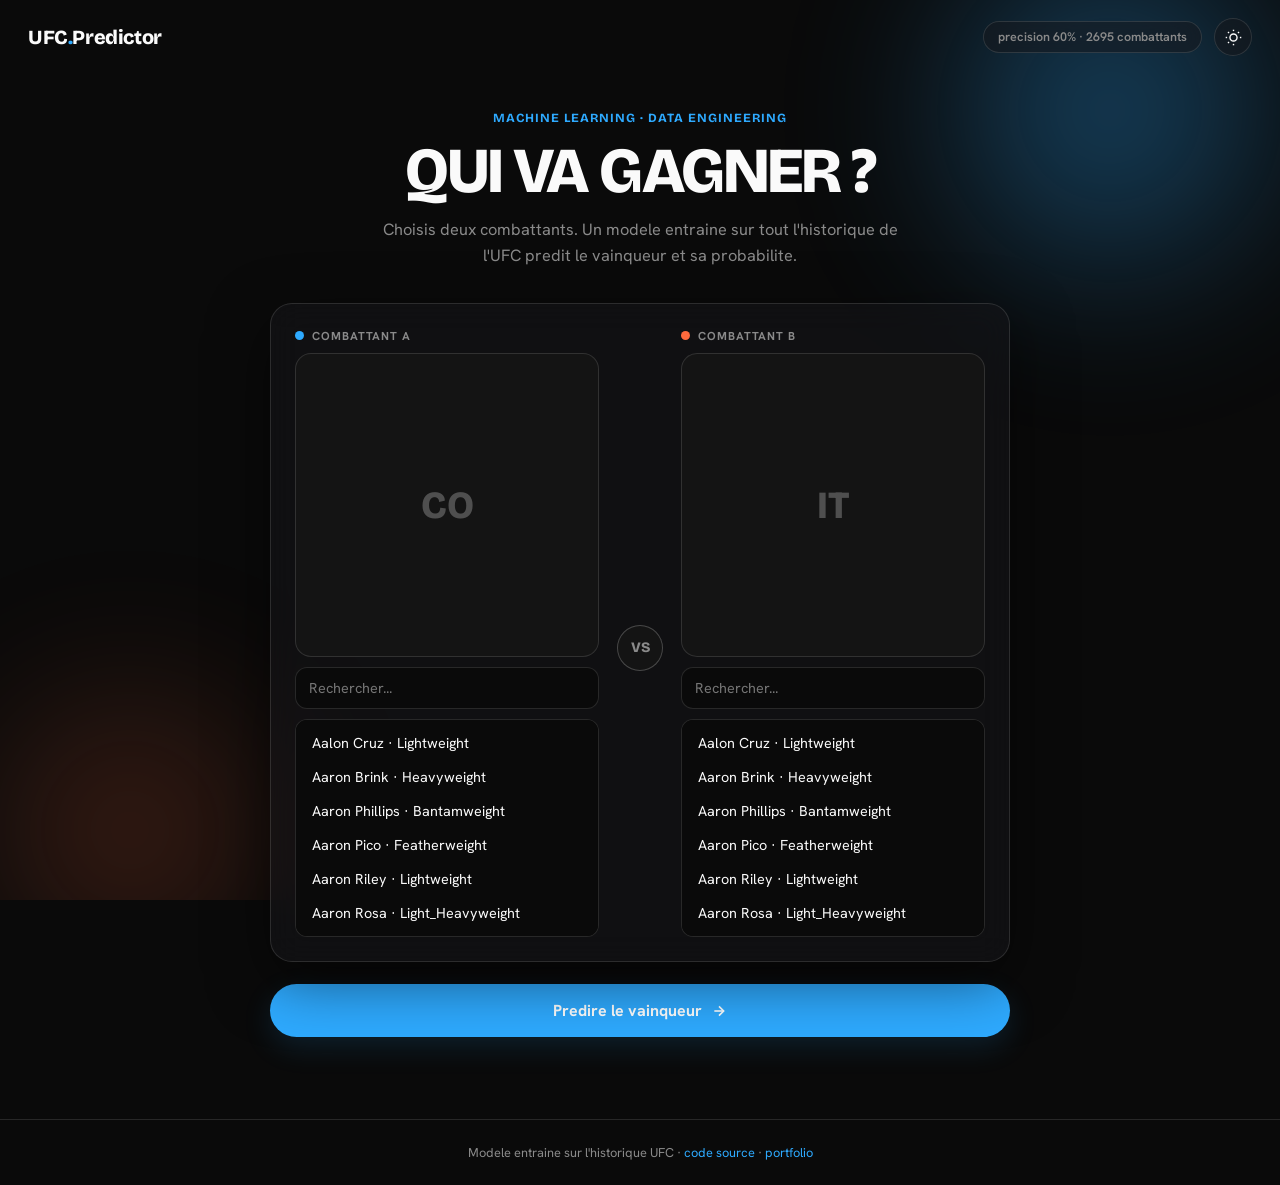
==== ufc/index.html @ 44486253 "Demo UFC interactive integree au portfolio (statique, calcul navigateur, photos Wikipedia)" ====
<!DOCTYPE html>
<html lang="fr" data-theme="dark">
<head>
  <meta charset="UTF-8" />
  <meta name="viewport" content="width=device-width, initial-scale=1.0" />
  <title>UFC Fight Predictor — Kris LOKOUN</title>
  <meta name="description" content="Predicteur de combats UFC : choisis deux combattants, un modele de machine learning predit le vainqueur et sa probabilite. Calcul 100% dans le navigateur." />
  <link rel="icon" type="image/svg+xml" href="../assets/img/favicon.svg" />
  <meta property="og:title" content="UFC Fight Predictor — Kris LOKOUN" />
  <meta property="og:description" content="Predicteur de combats UFC par machine learning. Choisis deux combattants, le modele predit le vainqueur." />
  <meta property="og:image" content="../assets/img/og-image.jpg" />
  <link rel="preconnect" href="https://fonts.googleapis.com" />
  <link rel="preconnect" href="https://fonts.gstatic.com" crossorigin />
  <link href="https://fonts.googleapis.com/css2?family=Bricolage+Grotesque:opsz,wght@12..96,500;12..96,700;12..96,800&family=Hanken+Grotesk:wght@400;500;600;700&display=swap" rel="stylesheet" />
  <link rel="stylesheet" href="style.css" />
</head>
<body>
  <div class="bg-orbs"><span class="orb orb-1"></span><span class="orb orb-2"></span></div>

  <header class="site-header">
    <a class="brand" href="../index.html#projects" title="Retour au portfolio">
      <span class="brand-name">UFC<span class="dot">.</span>Predictor</span>
    </a>
    <div class="header-right">
      <span class="model-badge glass" id="model-badge">chargement...</span>
      <button class="icon-btn glass" id="themeToggle" aria-label="Changer de theme">
        <svg id="iconMoon" width="17" height="17" fill="none" stroke="currentColor" stroke-width="2" viewBox="0 0 24 24"><path d="M21 12.79A9 9 0 1 1 11.21 3 7 7 0 0 0 21 12.79z"/></svg>
        <svg id="iconSun" width="17" height="17" fill="none" stroke="currentColor" stroke-width="2" viewBox="0 0 24 24" style="display:none"><circle cx="12" cy="12" r="5"/><line x1="12" y1="1" x2="12" y2="3"/><line x1="12" y1="21" x2="12" y2="23"/><line x1="4.22" y1="4.22" x2="5.64" y2="5.64"/><line x1="1" y1="12" x2="3" y2="12"/><line x1="21" y1="12" x2="23" y2="12"/><line x1="4.22" y1="19.78" x2="5.64" y2="18.36"/><line x1="18.36" y1="5.64" x2="19.78" y2="4.22"/></svg>
      </button>
    </div>
  </header>

  <main>
    <section class="hero">
      <p class="eyebrow">Machine Learning &middot; Data Engineering</p>
      <h1>Qui va gagner&nbsp;?</h1>
      <p class="subtitle">
        Choisis deux combattants. Un modele entraine sur tout l'historique de l'UFC
        predit le vainqueur et sa probabilite.
      </p>
    </section>

    <section class="card glass matchup">
      <div class="fighter-pick" data-side="a">
        <div class="pick-head"><span class="side-dot a"></span><label>Combattant A</label></div>
        <div class="avatar" id="avatar-a"><span class="avatar-ph">A</span></div>
        <input class="search" id="search-a" placeholder="Rechercher..." autocomplete="off" />
        <select id="select-a" size="6"></select>
      </div>

      <div class="vs">VS</div>

      <div class="fighter-pick" data-side="b">
        <div class="pick-head"><span class="side-dot b"></span><label>Combattant B</label></div>
        <div class="avatar" id="avatar-b"><span class="avatar-ph">B</span></div>
        <input class="search" id="search-b" placeholder="Rechercher..." autocomplete="off" />
        <select id="select-b" size="6"></select>
      </div>
    </section>

    <button class="predict-btn" id="predict-btn" disabled>
      Predire le vainqueur
      <svg width="16" height="16" fill="none" stroke="currentColor" stroke-width="2.4" viewBox="0 0 24 24"><line x1="5" y1="12" x2="19" y2="12"/><polyline points="12 5 19 12 12 19"/></svg>
    </button>
    <p class="error" id="error" hidden></p>

    <section class="card glass result" id="result" hidden>
      <div class="winner">
        <span class="winner-label">Vainqueur predit</span>
        <div class="winner-row">
          <div class="winner-avatar" id="winner-avatar"></div>
          <span class="winner-name" id="winner-name"></span>
        </div>
      </div>

      <div class="proba-bar">
        <div class="proba-fill a" id="proba-a"><span class="proba-name" id="proba-a-name"></span></div>
        <div class="proba-fill b" id="proba-b"><span class="proba-name" id="proba-b-name"></span></div>
      </div>

      <table class="compare" id="compare"></table>

      <p class="disclaimer">
        Probabilites issues d'une regression logistique (bilan, forme, age, allonge),
        calculee dans le navigateur. Aide a la decision, pas une garantie. Photos&nbsp;: Wikipedia.
      </p>
    </section>
  </main>

  <footer>
    Modele entraine sur l'historique UFC &middot;
    <a href="https://github.com/KrisLKN/ufc-fight-predictor" target="_blank">code source</a> &middot;
    <a href="../index.html#projects">portfolio</a>
  </footer>

  <script src="app.js"></script>
</body>
</html>
---- ufc/style.css ----
/* === UFC Fight Predictor — identite portfolio Kris LOKOUN === */
:root {
  --bg: #ffffff; --bg2: #f4f4f4; --surface: #fafafa;
  --border: rgba(0,0,0,0.10); --border-strong: rgba(0,0,0,0.18);
  --text: #0a0a0a; --text-soft: #2a2a2a; --muted: #767676;
  --accent: #0099ff; --accent-soft: rgba(0,153,255,0.12);
  --a: #0099ff;        /* combattant A : bleu */
  --b: #e8542f;        /* combattant B : orange-rouge */
  --glass-bg: rgba(255,255,255,0.55); --glass-border: rgba(255,255,255,0.6); --glass-blur: 16px;
  --shadow: rgba(0,0,0,0.10);
}
[data-theme="dark"] {
  --bg: #0a0a0a; --bg2: #131313; --surface: #141414;
  --border: rgba(255,255,255,0.12); --border-strong: rgba(255,255,255,0.22);
  --text: #fafafa; --text-soft: #d8d8d8; --muted: #8a8a8a;
  --accent: #2eaaff; --accent-soft: rgba(46,170,255,0.14);
  --a: #2eaaff; --b: #ff6a3d;
  --glass-bg: rgba(22,22,26,0.5); --glass-border: rgba(255,255,255,0.12);
  --shadow: rgba(0,0,0,0.5);
}

* { box-sizing: border-box; margin: 0; padding: 0; }

body {
  font-family: 'Hanken Grotesk', system-ui, sans-serif;
  background: var(--bg); color: var(--text);
  min-height: 100vh; display: flex; flex-direction: column;
  position: relative; overflow-x: hidden;
  transition: background 0.4s ease, color 0.4s ease;
  -webkit-font-smoothing: antialiased;
}
h1, .brand-name, .winner-name, .vs, .eyebrow { font-family: 'Bricolage Grotesque', sans-serif; }

/* Fond : orbes flous animes (pour rendre le verre visible) */
.bg-orbs { position: fixed; inset: 0; z-index: 0; pointer-events: none; overflow: hidden; }
.orb { position: absolute; border-radius: 50%; filter: blur(80px); opacity: 0.45; }
.orb-1 { width: 460px; height: 460px; background: radial-gradient(circle, var(--accent), transparent 70%); top: -120px; right: -60px; animation: float1 18s ease-in-out infinite; }
.orb-2 { width: 380px; height: 380px; background: radial-gradient(circle, var(--b), transparent 70%); bottom: -120px; left: -60px; opacity: 0.28; animation: float2 22s ease-in-out infinite; }
@keyframes float1 { 0%,100%{transform:translate(0,0)} 50%{transform:translate(-40px,40px) scale(1.1)} }
@keyframes float2 { 0%,100%{transform:translate(0,0)} 50%{transform:translate(40px,-30px) scale(1.12)} }
@media (prefers-reduced-motion: reduce) { .orb { animation: none; } }

.site-header, main, footer { position: relative; z-index: 1; }

/* Verre */
.glass {
  background: var(--glass-bg);
  backdrop-filter: blur(var(--glass-blur)); -webkit-backdrop-filter: blur(var(--glass-blur));
  border: 1px solid var(--glass-border);
}

/* Header */
.site-header { display: flex; align-items: center; justify-content: space-between; padding: 18px 28px; }
.brand { text-decoration: none; color: var(--text); }
.brand-name { font-size: 1.25rem; font-weight: 800; letter-spacing: -0.02em; }
.brand-name .dot { color: var(--accent); }
.header-right { display: flex; align-items: center; gap: 12px; }
.model-badge { font-size: 0.78rem; color: var(--muted); padding: 7px 14px; border-radius: 999px; font-weight: 600; }
.icon-btn { width: 38px; height: 38px; border-radius: 999px; color: var(--text); cursor: pointer; display: flex; align-items: center; justify-content: center; transition: all 0.2s; }
.icon-btn:hover { background: var(--accent); border-color: var(--accent); color: #fff; transform: rotate(-12deg); }

main { flex: 1; width: 100%; max-width: 780px; margin: 0 auto; padding: 36px 20px 60px; }

/* Hero */
.hero { text-align: center; margin-bottom: 34px; }
.eyebrow { font-size: 0.78rem; font-weight: 700; text-transform: uppercase; letter-spacing: 0.08em; color: var(--accent); margin-bottom: 14px; }
.hero h1 { font-size: clamp(2.4rem, 7vw, 4rem); font-weight: 800; letter-spacing: -0.04em; line-height: 1; text-transform: uppercase; }
.subtitle { color: var(--muted); margin-top: 14px; font-size: 1.02rem; line-height: 1.6; max-width: 540px; margin-left: auto; margin-right: auto; }

/* Cartes */
.card { border-radius: 22px; padding: 24px; box-shadow: 0 20px 60px var(--shadow); }

.matchup { display: grid; grid-template-columns: 1fr auto 1fr; gap: 18px; align-items: start; }
.fighter-pick { display: flex; flex-direction: column; gap: 10px; }
.pick-head { display: flex; align-items: center; gap: 8px; }
.pick-head label { font-size: 0.72rem; font-weight: 700; text-transform: uppercase; letter-spacing: 0.08em; color: var(--muted); }
.side-dot { width: 9px; height: 9px; border-radius: 50%; }
.side-dot.a { background: var(--a); } .side-dot.b { background: var(--b); }

/* Avatars combattants (photo Wikipedia ou initiales) */
.avatar {
  width: 100%; aspect-ratio: 1; border-radius: 16px; overflow: hidden;
  border: 1px solid var(--border); background: var(--surface);
  display: flex; align-items: center; justify-content: center; position: relative;
  transition: border-color 0.25s;
}
.fighter-pick[data-side="a"] .avatar.filled { border-color: var(--a); }
.fighter-pick[data-side="b"] .avatar.filled { border-color: var(--b); }
.avatar img { width: 100%; height: 100%; object-fit: cover; object-position: top center; }
.avatar-ph { font-family: 'Bricolage Grotesque', sans-serif; font-size: 2.4rem; font-weight: 800; color: var(--muted); opacity: 0.5; }
.avatar.loading::after { content: ''; position: absolute; inset: 0; background: linear-gradient(90deg, transparent, var(--accent-soft), transparent); animation: shimmer 1.1s infinite; }
@keyframes shimmer { 0%{transform:translateX(-100%)} 100%{transform:translateX(100%)} }

.search, select {
  background: var(--bg); border: 1px solid var(--border); border-radius: 12px;
  color: var(--text); padding: 11px 13px; font-size: 0.9rem; font-family: inherit; width: 100%;
  transition: border-color 0.2s;
}
.search:focus, select:focus { outline: none; border-color: var(--accent); }
select { padding: 6px; overflow-y: auto; }
select option { padding: 8px 10px; border-radius: 8px; cursor: pointer; }
select option:checked { background: var(--accent); color: #fff; }

.vs {
  align-self: center; margin-top: 30px; font-weight: 800; font-size: 0.9rem; color: var(--muted);
  border: 1px solid var(--border-strong); border-radius: 999px; width: 46px; height: 46px;
  display: grid; place-items: center; background: var(--surface);
}

.predict-btn {
  display: flex; align-items: center; justify-content: center; gap: 9px;
  width: 100%; margin: 22px 0; padding: 16px; font-size: 1rem; font-weight: 700; font-family: inherit;
  color: #fff; background: var(--accent); border: none; border-radius: 999px; cursor: pointer;
  transition: transform 0.12s ease, opacity 0.2s, box-shadow 0.2s;
  box-shadow: 0 10px 30px var(--accent-soft);
}
.predict-btn:hover:not(:disabled) { transform: translateY(-2px); box-shadow: 0 14px 40px var(--accent-soft); }
.predict-btn:disabled { opacity: 0.4; cursor: not-allowed; box-shadow: none; }

.error { text-align: center; color: var(--b); font-size: 0.9rem; margin-bottom: 12px; font-weight: 600; }

.result { margin-top: 8px; animation: pop 0.4s ease; }
@keyframes pop { from { opacity: 0; transform: translateY(12px); } to { opacity: 1; transform: none; } }

.winner { text-align: center; margin-bottom: 22px; }
.winner-label { display: block; font-size: 0.72rem; text-transform: uppercase; letter-spacing: 0.12em; color: var(--muted); margin-bottom: 12px; }
.winner-row { display: inline-flex; align-items: center; gap: 16px; }
.winner-avatar { width: 64px; height: 64px; border-radius: 50%; overflow: hidden; border: 2px solid var(--accent); flex-shrink: 0; background: var(--surface); }
.winner-avatar img { width: 100%; height: 100%; object-fit: cover; object-position: top center; }
.winner-avatar:empty { display: none; }
.winner-name { font-size: clamp(1.6rem, 5vw, 2.2rem); font-weight: 800; letter-spacing: -0.03em; color: var(--accent); }

.proba-bar { display: flex; height: 48px; border-radius: 14px; overflow: hidden; border: 1px solid var(--border); margin-bottom: 22px; }
.proba-fill { display: flex; align-items: center; padding: 0 14px; font-size: 0.82rem; font-weight: 700; color: #fff; white-space: nowrap; transition: width 0.7s cubic-bezier(0.2,0.8,0.2,1); }
.proba-fill.a { background: linear-gradient(90deg, var(--a), color-mix(in srgb, var(--a) 70%, #fff)); }
.proba-fill.b { justify-content: flex-end; background: linear-gradient(90deg, color-mix(in srgb, var(--b) 70%, #fff), var(--b)); }

.compare { width: 100%; border-collapse: collapse; }
.compare td, .compare th { padding: 12px 8px; border-bottom: 1px solid var(--border); font-size: 0.9rem; text-align: center; }
.compare th { color: var(--text); font-weight: 700; font-family: 'Bricolage Grotesque', sans-serif; }
.compare td:nth-child(2) { color: var(--muted); font-size: 0.74rem; text-transform: uppercase; letter-spacing: 0.06em; }
.compare .lead { color: var(--accent); font-weight: 700; }
.compare tr:last-child td { border-bottom: none; }

.disclaimer { color: var(--muted); font-size: 0.78rem; line-height: 1.6; margin-top: 18px; text-align: center; }

footer { text-align: center; padding: 24px; color: var(--muted); font-size: 0.8rem; border-top: 1px solid var(--border); }
footer a { color: var(--accent); text-decoration: none; }
footer a:hover { text-decoration: underline; }

@media (max-width: 560px) {
  .matchup { grid-template-columns: 1fr; }
  .vs { justify-self: center; margin: 4px 0; }
  .site-header { padding: 16px; }
}
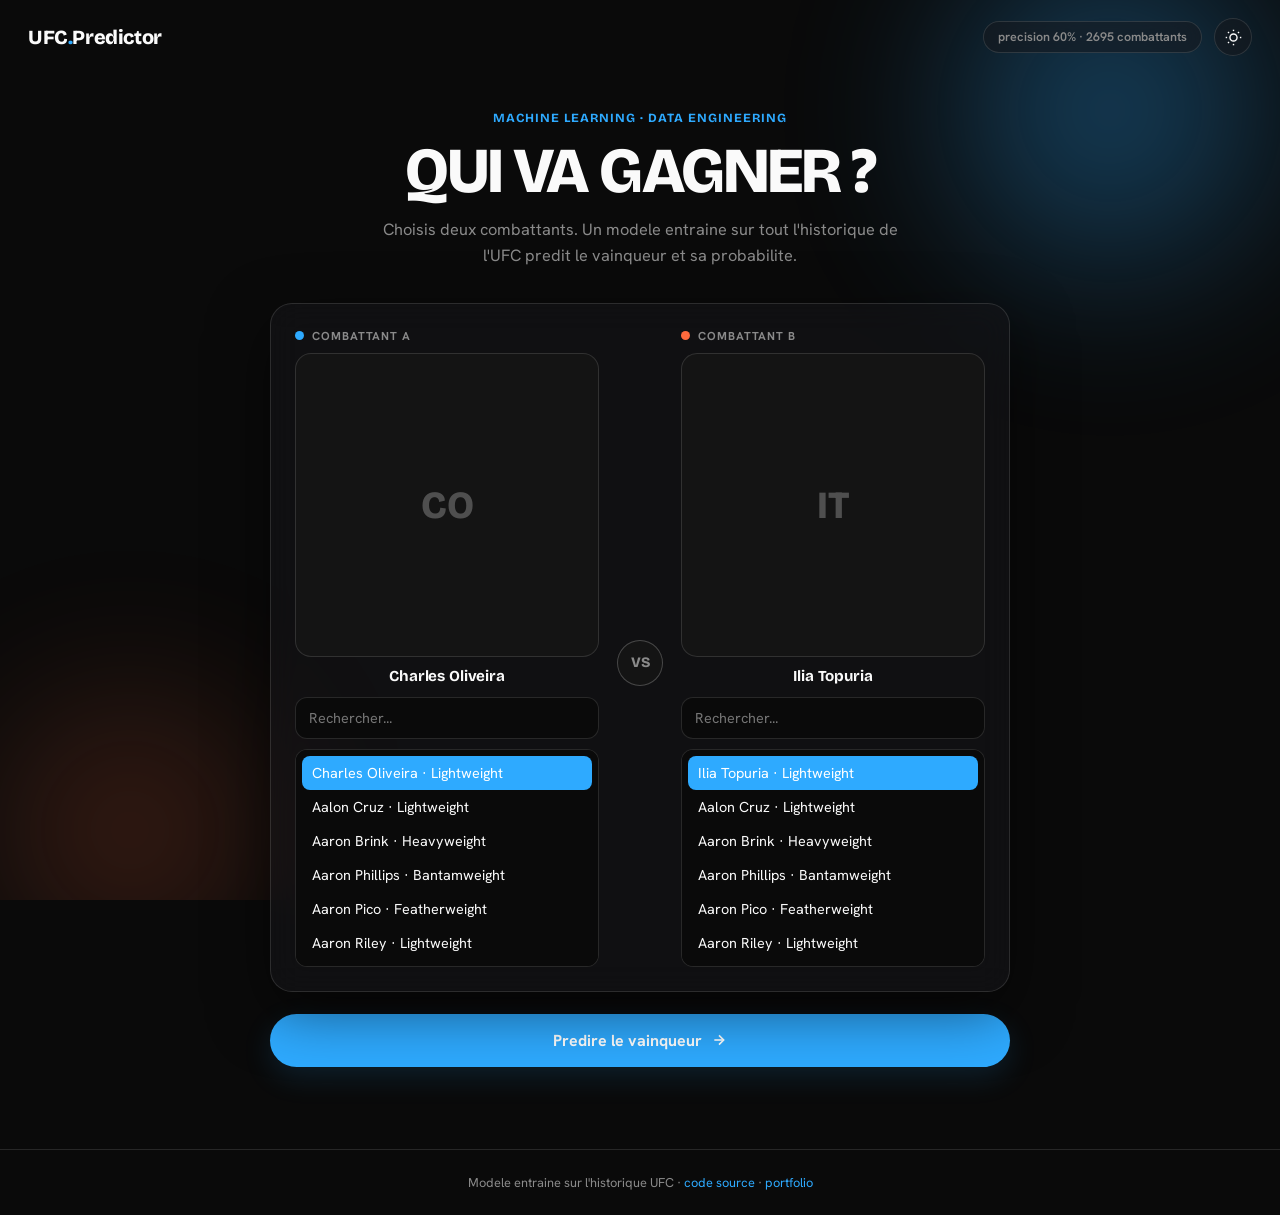
==== commit 30d15df0: "Demo UFC : selection des combattants plus claire (nom affiche, defauts visibles) + cache-busting" ====
--- a/ufc/index.html
+++ b/ufc/index.html
@@ -12,7 +12,7 @@
   <link rel="preconnect" href="https://fonts.googleapis.com" />
   <link rel="preconnect" href="https://fonts.gstatic.com" crossorigin />
   <link href="https://fonts.googleapis.com/css2?family=Bricolage+Grotesque:opsz,wght@12..96,500;12..96,700;12..96,800&family=Hanken+Grotesk:wght@400;500;600;700&display=swap" rel="stylesheet" />
-  <link rel="stylesheet" href="style.css" />
+  <link rel="stylesheet" href="style.css?v=2" />
 </head>
 <body>
   <div class="bg-orbs"><span class="orb orb-1"></span><span class="orb orb-2"></span></div>
@@ -44,6 +44,7 @@
       <div class="fighter-pick" data-side="a">
         <div class="pick-head"><span class="side-dot a"></span><label>Combattant A</label></div>
         <div class="avatar" id="avatar-a"><span class="avatar-ph">A</span></div>
+        <div class="pick-name" id="name-a">—</div>
         <input class="search" id="search-a" placeholder="Rechercher..." autocomplete="off" />
         <select id="select-a" size="6"></select>
       </div>
@@ -53,6 +54,7 @@
       <div class="fighter-pick" data-side="b">
         <div class="pick-head"><span class="side-dot b"></span><label>Combattant B</label></div>
         <div class="avatar" id="avatar-b"><span class="avatar-ph">B</span></div>
+        <div class="pick-name" id="name-b">—</div>
         <input class="search" id="search-b" placeholder="Rechercher..." autocomplete="off" />
         <select id="select-b" size="6"></select>
       </div>
@@ -93,6 +95,6 @@
     <a href="../index.html#projects">portfolio</a>
   </footer>
 
-  <script src="app.js"></script>
+  <script src="app.js?v=2"></script>
 </body>
 </html>
--- a/ufc/style.css
+++ b/ufc/style.css
@@ -91,6 +91,9 @@
 .avatar.loading::after { content: ''; position: absolute; inset: 0; background: linear-gradient(90deg, transparent, var(--accent-soft), transparent); animation: shimmer 1.1s infinite; }
 @keyframes shimmer { 0%{transform:translateX(-100%)} 100%{transform:translateX(100%)} }
 
+.pick-name { font-family: 'Bricolage Grotesque', sans-serif; font-weight: 700; font-size: 0.95rem; text-align: center; color: var(--muted); min-height: 1.3em; letter-spacing: -0.01em; }
+.pick-name.set { color: var(--text); }
+
 .search, select {
   background: var(--bg); border: 1px solid var(--border); border-radius: 12px;
   color: var(--text); padding: 11px 13px; font-size: 0.9rem; font-family: inherit; width: 100%;
